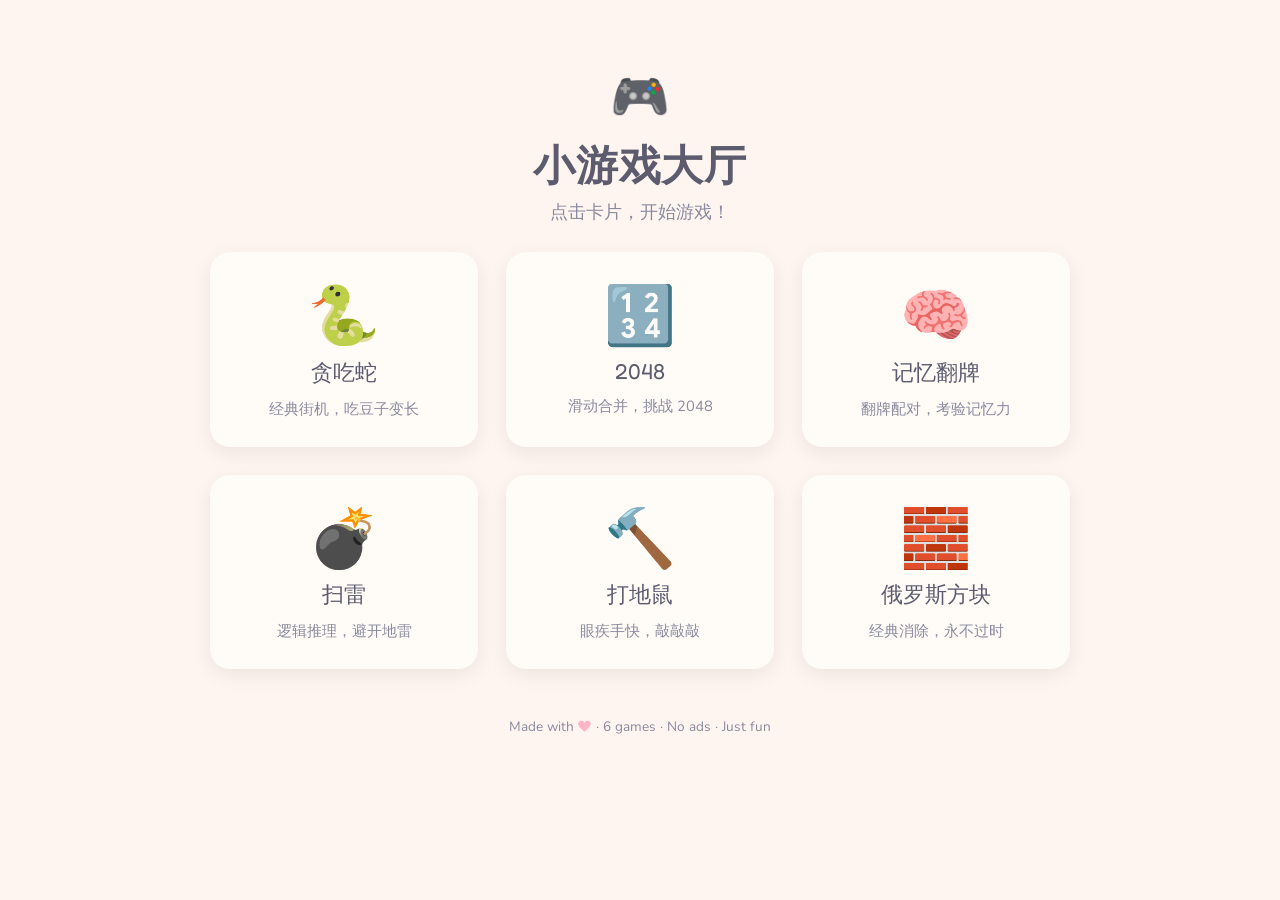
==== index.html @ 721a524d "小游戏大厅：包含 6 款可玩小游戏的清新卡通风格网页 - 贪吃蛇、2048、记忆翻牌、扫雷、打地鼠、俄罗斯方块 - 清新马卡龙配色 + Fredoka One 字体 - 纯静态 HTML/CSS/JS" ====
<!DOCTYPE html>
<html lang="zh-CN">
<head>
  <meta charset="UTF-8">
  <meta name="viewport" content="width=device-width, initial-scale=1.0, user-scalable=no">
  <title>🎮 小游戏大厅</title>
  <link rel="preconnect" href="https://fonts.googleapis.com">
  <link rel="preconnect" href="https://fonts.gstatic.com" crossorigin>
  <link href="https://fonts.googleapis.com/css2?family=Fredoka+One&family=Nunito:wght@400;600;700;800&display=swap" rel="stylesheet">
  <link rel="stylesheet" href="css/style.css">
  <style>
    .lobby-footer {
      text-align: center;
      padding: 8px 20px 36px;
      font-size: 0.85rem;
      color: var(--text-light);
    }
    .lobby-footer span { color: var(--pink); }
  </style>
</head>
<body>
  <div class="container">
    <header class="lobby-header">
      <div class="logo">🎮</div>
      <h1>小游戏大厅</h1>
      <p class="subtitle">点击卡片，开始游戏！</p>
    </header>

    <div class="game-grid">
      <a class="game-card" href="games/snake.html">
        <span class="card-icon">🐍</span>
        <span class="card-title">贪吃蛇</span>
        <span class="card-desc">经典街机，吃豆子变长</span>
      </a>

      <a class="game-card" href="games/2048.html">
        <span class="card-icon">🔢</span>
        <span class="card-title">2048</span>
        <span class="card-desc">滑动合并，挑战 2048</span>
      </a>

      <a class="game-card" href="games/memory.html">
        <span class="card-icon">🧠</span>
        <span class="card-title">记忆翻牌</span>
        <span class="card-desc">翻牌配对，考验记忆力</span>
      </a>

      <a class="game-card" href="games/minesweeper.html">
        <span class="card-icon">💣</span>
        <span class="card-title">扫雷</span>
        <span class="card-desc">逻辑推理，避开地雷</span>
      </a>

      <a class="game-card" href="games/whackamole.html">
        <span class="card-icon">🔨</span>
        <span class="card-title">打地鼠</span>
        <span class="card-desc">眼疾手快，敲敲敲</span>
      </a>

      <a class="game-card" href="games/tetris.html">
        <span class="card-icon">🧱</span>
        <span class="card-title">俄罗斯方块</span>
        <span class="card-desc">经典消除，永不过时</span>
      </a>
    </div>

    <p class="lobby-footer">Made with <span>❤</span> · 6 games · No ads · Just fun</p>
  </div>
</body>
</html>
---- css/style.css ----
/* ===== CSS Variables ===== */
:root {
  --pink: #FFB5C2;
  --mint: #B5EAD7;
  --lavender: #C7CEEA;
  --peach: #FFDAC1;
  --light-green: #E2F0CB;
  --sky-blue: #B5D8EB;
  --warm-yellow: #FFF1B0;
  --white: #FFFBF7;
  --bg: #FFF5F0;
  --text: #5C5C6E;
  --text-light: #8A8A9E;

  --radius-card: 20px;
  --radius-btn: 16px;
  --radius-game: 12px;
  --shadow-soft: 0 4px 16px rgba(0,0,0,0.06);
  --shadow-hover: 0 8px 28px rgba(0,0,0,0.10);
  --shadow-card: 0 6px 20px rgba(0,0,0,0.07);

  --font-display: 'Fredoka One', cursive, sans-serif;
  --font-body: 'Nunito', 'Segoe UI', sans-serif;
  --ease-bounce: cubic-bezier(0.34, 1.56, 0.64, 1);
  --ease-smooth: cubic-bezier(0.4, 0, 0.2, 1);
}

/* ===== Reset & Base ===== */
*, *::before, *::after { box-sizing: border-box; margin: 0; padding: 0; }

html { font-size: 16px; -webkit-tap-highlight-color: transparent; }

body {
  font-family: var(--font-body);
  background: var(--bg);
  color: var(--text);
  min-height: 100vh;
  animation: fadeSlideIn 0.4s var(--ease-smooth) both;
  -webkit-font-smoothing: antialiased;
}

@keyframes fadeSlideIn {
  from { opacity: 0; transform: translateY(16px); }
  to { opacity: 1; transform: translateY(0); }
}

a { text-decoration: none; color: inherit; }
img { display: block; max-width: 100%; }

/* ===== Utility ===== */
.container { max-width: 900px; margin: 0 auto; padding: 24px 20px; }

/* ===== Header ===== */
.lobby-header { text-align: center; padding: 40px 20px 20px; }
.lobby-header .logo { font-size: 3rem; margin-bottom: 8px; }
.lobby-header h1 {
  font-family: var(--font-display);
  font-size: 2.6rem;
  color: var(--text);
  letter-spacing: 0.02em;
}
.lobby-header .subtitle {
  font-size: 1.1rem;
  color: var(--text-light);
  margin-top: 6px;
}

/* ===== Game Card Grid ===== */
.game-grid {
  display: grid;
  grid-template-columns: repeat(auto-fill, minmax(250px, 1fr));
  gap: 28px;
  padding: 8px 0 40px;
}

/* ===== Game Card ===== */
.game-card {
  display: flex;
  flex-direction: column;
  align-items: center;
  gap: 12px;
  padding: 36px 20px 28px;
  background: var(--white);
  border-radius: var(--radius-card);
  box-shadow: var(--shadow-card);
  cursor: pointer;
  transition: transform 0.3s var(--ease-bounce), box-shadow 0.3s var(--ease-smooth);
  user-select: none;
}
.game-card:hover {
  transform: scale(1.04);
  box-shadow: var(--shadow-hover);
}
.game-card:active { transform: scale(0.97); }
.game-card .card-icon { font-size: 3.6rem; line-height: 1; }
.game-card .card-title {
  font-family: var(--font-display);
  font-size: 1.35rem;
  color: var(--text);
}
.game-card .card-desc {
  font-size: 0.92rem;
  color: var(--text-light);
  text-align: center;
}

/* ===== Game Page Layout ===== */
.game-page {
  display: flex;
  flex-direction: column;
  align-items: center;
  min-height: 100vh;
  padding: 16px;
}

.game-header {
  display: flex;
  align-items: center;
  justify-content: space-between;
  width: 100%;
  max-width: 500px;
  margin-bottom: 16px;
}

.back-btn {
  display: inline-flex;
  align-items: center;
  gap: 6px;
  font-family: var(--font-body);
  font-size: 0.95rem;
  color: var(--text);
  background: var(--white);
  border: none;
  border-radius: var(--radius-btn);
  padding: 10px 20px;
  cursor: pointer;
  box-shadow: var(--shadow-soft);
  transition: transform 0.2s var(--ease-bounce), box-shadow 0.2s var(--ease-smooth);
}
.back-btn:hover { transform: scale(1.06); box-shadow: var(--shadow-hover); }
.back-btn:active { transform: scale(0.95); }

.game-title {
  font-family: var(--font-display);
  font-size: 1.5rem;
  color: var(--text);
}

/* ===== Score Display ===== */
.score-bar {
  display: flex;
  justify-content: center;
  gap: 24px;
  flex-wrap: wrap;
  width: 100%;
  max-width: 500px;
  margin-bottom: 12px;
}
.score-item {
  font-family: var(--font-display);
  font-size: 1.1rem;
  color: var(--text);
  background: var(--white);
  padding: 8px 18px;
  border-radius: 12px;
  box-shadow: var(--shadow-soft);
}

/* ===== Buttons ===== */
.btn {
  display: inline-block;
  font-family: var(--font-display);
  font-size: 1rem;
  border: none;
  border-radius: var(--radius-btn);
  padding: 12px 28px;
  cursor: pointer;
  box-shadow: var(--shadow-soft);
  transition: transform 0.2s var(--ease-bounce), box-shadow 0.2s var(--ease-smooth);
}
.btn:hover { transform: scale(1.05); }
.btn:active { transform: scale(0.95); }

.btn-primary { background: var(--pink); color: #fff; }
.btn-secondary { background: var(--lavender); color: #fff; }
.btn-mint { background: var(--mint); color: var(--text); }
.btn-peach { background: var(--peach); color: var(--text); }

/* ===== Modal ===== */
.modal-overlay {
  position: fixed; inset: 0;
  background: rgba(0,0,0,0.3);
  display: flex; align-items: center; justify-content: center;
  z-index: 100;
  animation: fadeIn 0.2s var(--ease-smooth) both;
}
@keyframes fadeIn { from { opacity: 0; } to { opacity: 1; } }

.modal {
  background: var(--white);
  border-radius: var(--radius-card);
  padding: 36px 28px 28px;
  text-align: center;
  max-width: 340px;
  width: 90%;
  box-shadow: var(--shadow-hover);
  animation: popIn 0.35s var(--ease-bounce) both;
}
@keyframes popIn {
  from { opacity: 0; transform: scale(0.8); }
  to { opacity: 1; transform: scale(1); }
}
.modal .modal-emoji { font-size: 3.5rem; margin-bottom: 12px; }
.modal .modal-title {
  font-family: var(--font-display);
  font-size: 1.5rem;
  color: var(--text);
  margin-bottom: 8px;
}
.modal .modal-msg {
  font-size: 1rem;
  color: var(--text-light);
  margin-bottom: 20px;
  line-height: 1.5;
}
.modal .btn { margin: 4px 6px; }

/* ===== Confetti ===== */
.confetti-piece {
  position: fixed;
  width: 10px; height: 10px;
  border-radius: 2px;
  z-index: 200;
  pointer-events: none;
  animation: confettiFall linear forwards;
}
@keyframes confettiFall {
  0% { opacity: 1; transform: translateY(0) rotate(0deg) scale(1); }
  100% { opacity: 0; transform: translateY(100vh) rotate(720deg) scale(0.3); }
}

/* ===== Game Board Common ===== */
.game-board {
  background: var(--white);
  border-radius: var(--radius-card);
  box-shadow: var(--shadow-card);
  padding: 12px;
  touch-action: manipulation;
}

/* ===== Mobile D-Pad ===== */
.dpad {
  display: none;
  grid-template-areas: ". up ." "left . right" ". down .";
  grid-template-columns: repeat(3, 56px);
  grid-template-rows: repeat(3, 56px);
  gap: 6px;
  margin-top: 16px;
}
.dpad.visible { display: grid; }
.dpad-btn {
  width: 56px; height: 56px;
  border: none; border-radius: 14px;
  background: var(--white);
  box-shadow: var(--shadow-soft);
  font-size: 1.4rem;
  cursor: pointer;
  display: flex; align-items: center; justify-content: center;
  transition: transform 0.1s ease, box-shadow 0.1s ease;
  -webkit-user-select: none; user-select: none;
  touch-action: manipulation;
}
.dpad-btn:active { transform: scale(0.9); box-shadow: inset 0 2px 6px rgba(0,0,0,0.1); }
.dpad-up { grid-area: up; }
.dpad-down { grid-area: down; }
.dpad-left { grid-area: left; }
.dpad-right { grid-area: right; }

/* ===== Responsive ===== */
@media (max-width: 600px) {
  .lobby-header { padding: 28px 12px 12px; }
  .lobby-header h1 { font-size: 1.8rem; }
  .lobby-header .subtitle { font-size: 0.95rem; }
  .game-grid { grid-template-columns: repeat(2, 1fr); gap: 16px; padding: 8px 8px 32px; }
  .game-card { padding: 24px 12px 20px; gap: 8px; }
  .game-card .card-icon { font-size: 2.6rem; }
  .game-card .card-title { font-size: 1.1rem; }

  .game-header { padding: 0 4px; }
  .back-btn { padding: 8px 14px; font-size: 0.85rem; }
  .game-title { font-size: 1.2rem; }
  .score-bar { gap: 12px; }
  .score-item { font-size: 0.9rem; padding: 6px 12px; }

  .dpad.visible { display: grid; }

  .container { padding: 12px 12px; }
}
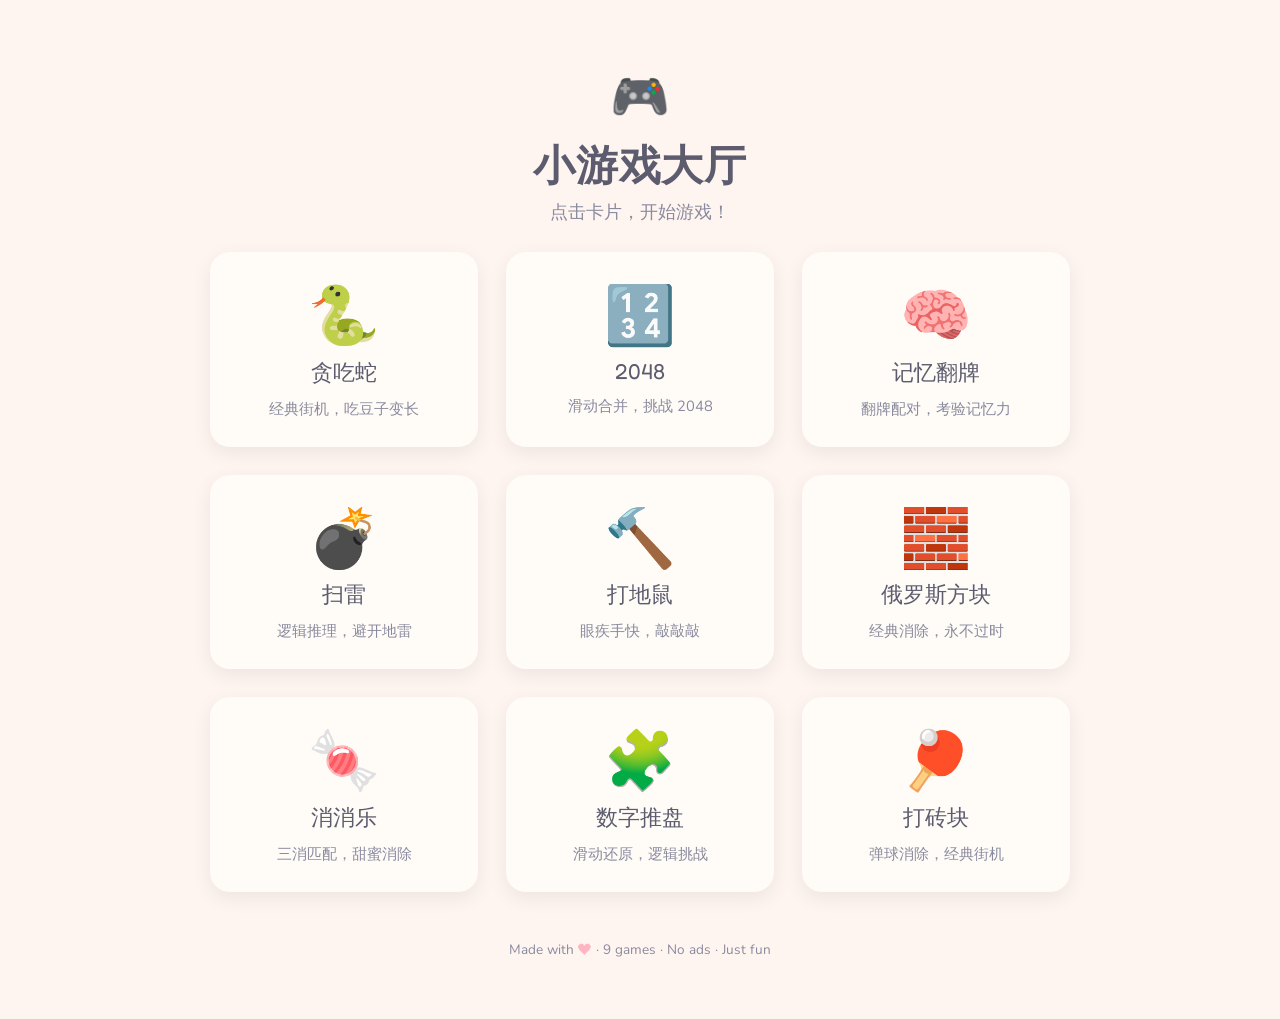
==== commit 3c2d4df2: "新增 3 款游戏：消消乐、数字推盘、打砖块 - 🍬 消消乐：8x8甜品匹配，三消+连消+重力下落+级联消除，关卡目标递增 - 🧩 数字推盘(华容道)：3x3/4x4/5x5三档难度，空位相邻交换，可解" ====
--- a/index.html
+++ b/index.html
@@ -62,9 +62,27 @@
         <span class="card-title">俄罗斯方块</span>
         <span class="card-desc">经典消除，永不过时</span>
       </a>
+
+      <a class="game-card" href="games/match3.html">
+        <span class="card-icon">🍬</span>
+        <span class="card-title">消消乐</span>
+        <span class="card-desc">三消匹配，甜蜜消除</span>
+      </a>
+
+      <a class="game-card" href="games/klotski.html">
+        <span class="card-icon">🧩</span>
+        <span class="card-title">数字推盘</span>
+        <span class="card-desc">滑动还原，逻辑挑战</span>
+      </a>
+
+      <a class="game-card" href="games/breakout.html">
+        <span class="card-icon">🏓</span>
+        <span class="card-title">打砖块</span>
+        <span class="card-desc">弹球消除，经典街机</span>
+      </a>
     </div>
 
-    <p class="lobby-footer">Made with <span>❤</span> · 6 games · No ads · Just fun</p>
+    <p class="lobby-footer">Made with <span>❤</span> · 9 games · No ads · Just fun</p>
   </div>
 </body>
 </html>
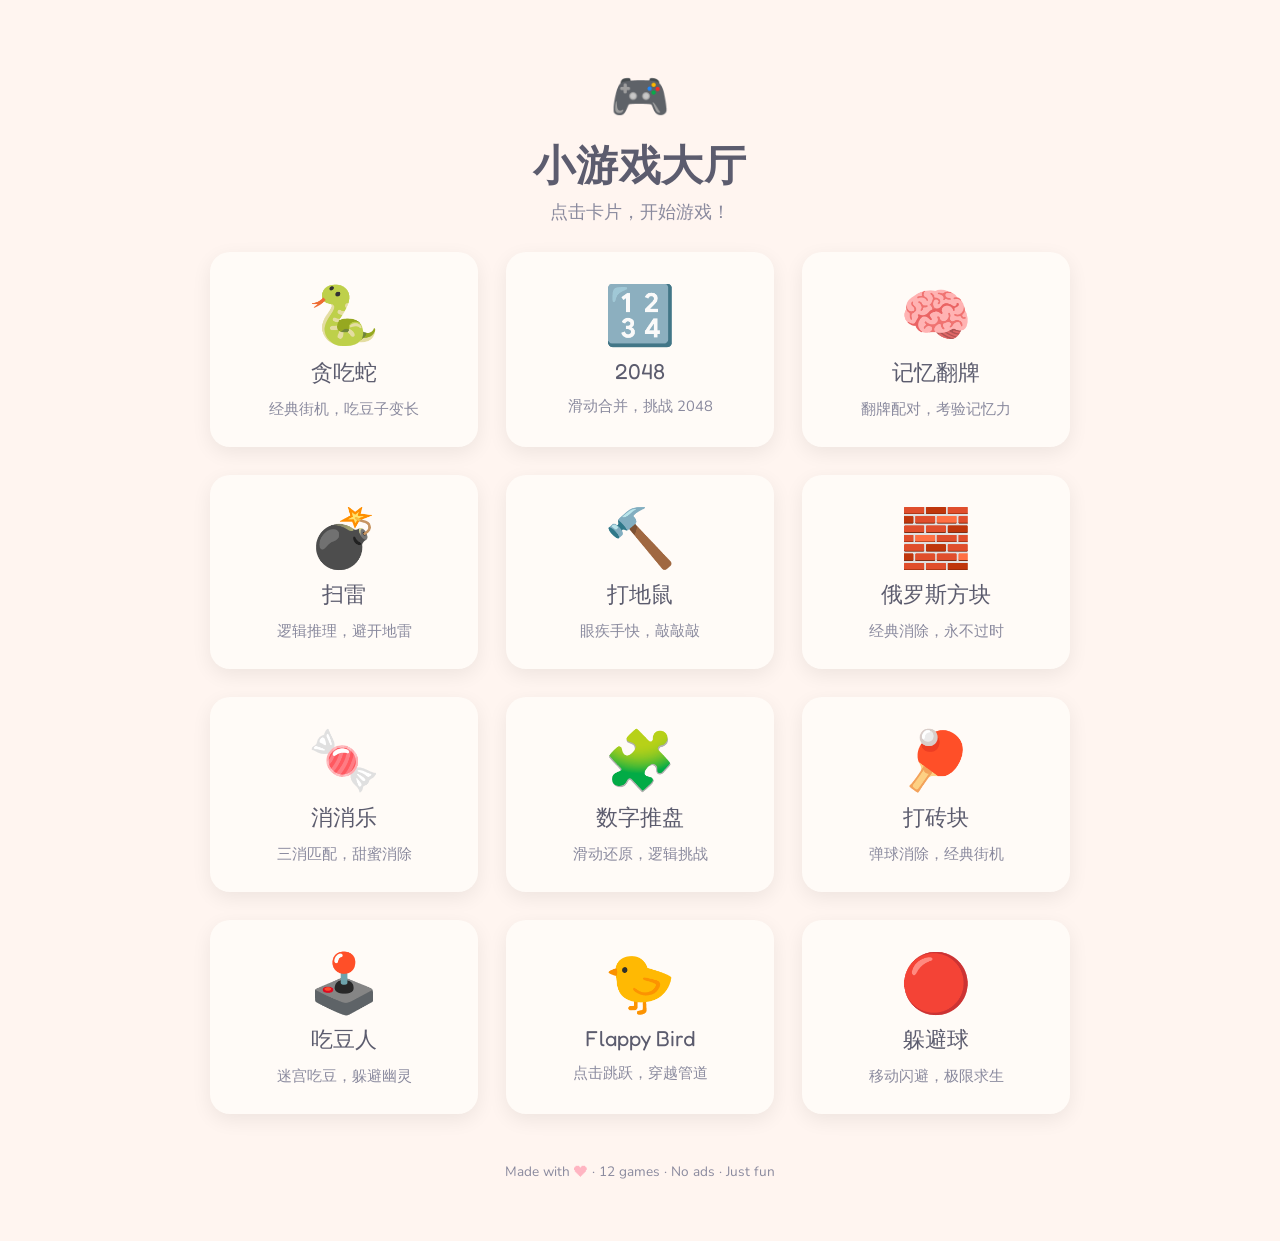
==== commit d7012295: "新增 3 款游戏：吃豆人、Flappy Bird、躲避球 - 🕹️ 吃豆人：21x22迷宫、4色幽灵AI追踪、能量豆恐惧模式、吃豆动画 - 🐤 Flappy Bird：点击跳跃、随机管道、云朵装饰、小" ====
--- a/index.html
+++ b/index.html
@@ -80,9 +80,27 @@
         <span class="card-title">打砖块</span>
         <span class="card-desc">弹球消除，经典街机</span>
       </a>
+
+      <a class="game-card" href="games/pacman.html">
+        <span class="card-icon">🕹️</span>
+        <span class="card-title">吃豆人</span>
+        <span class="card-desc">迷宫吃豆，躲避幽灵</span>
+      </a>
+
+      <a class="game-card" href="games/flappy.html">
+        <span class="card-icon">🐤</span>
+        <span class="card-title">Flappy Bird</span>
+        <span class="card-desc">点击跳跃，穿越管道</span>
+      </a>
+
+      <a class="game-card" href="games/dodge.html">
+        <span class="card-icon">🔴</span>
+        <span class="card-title">躲避球</span>
+        <span class="card-desc">移动闪避，极限求生</span>
+      </a>
     </div>
 
-    <p class="lobby-footer">Made with <span>❤</span> · 9 games · No ads · Just fun</p>
+    <p class="lobby-footer">Made with <span>❤</span> · 12 games · No ads · Just fun</p>
   </div>
 </body>
 </html>
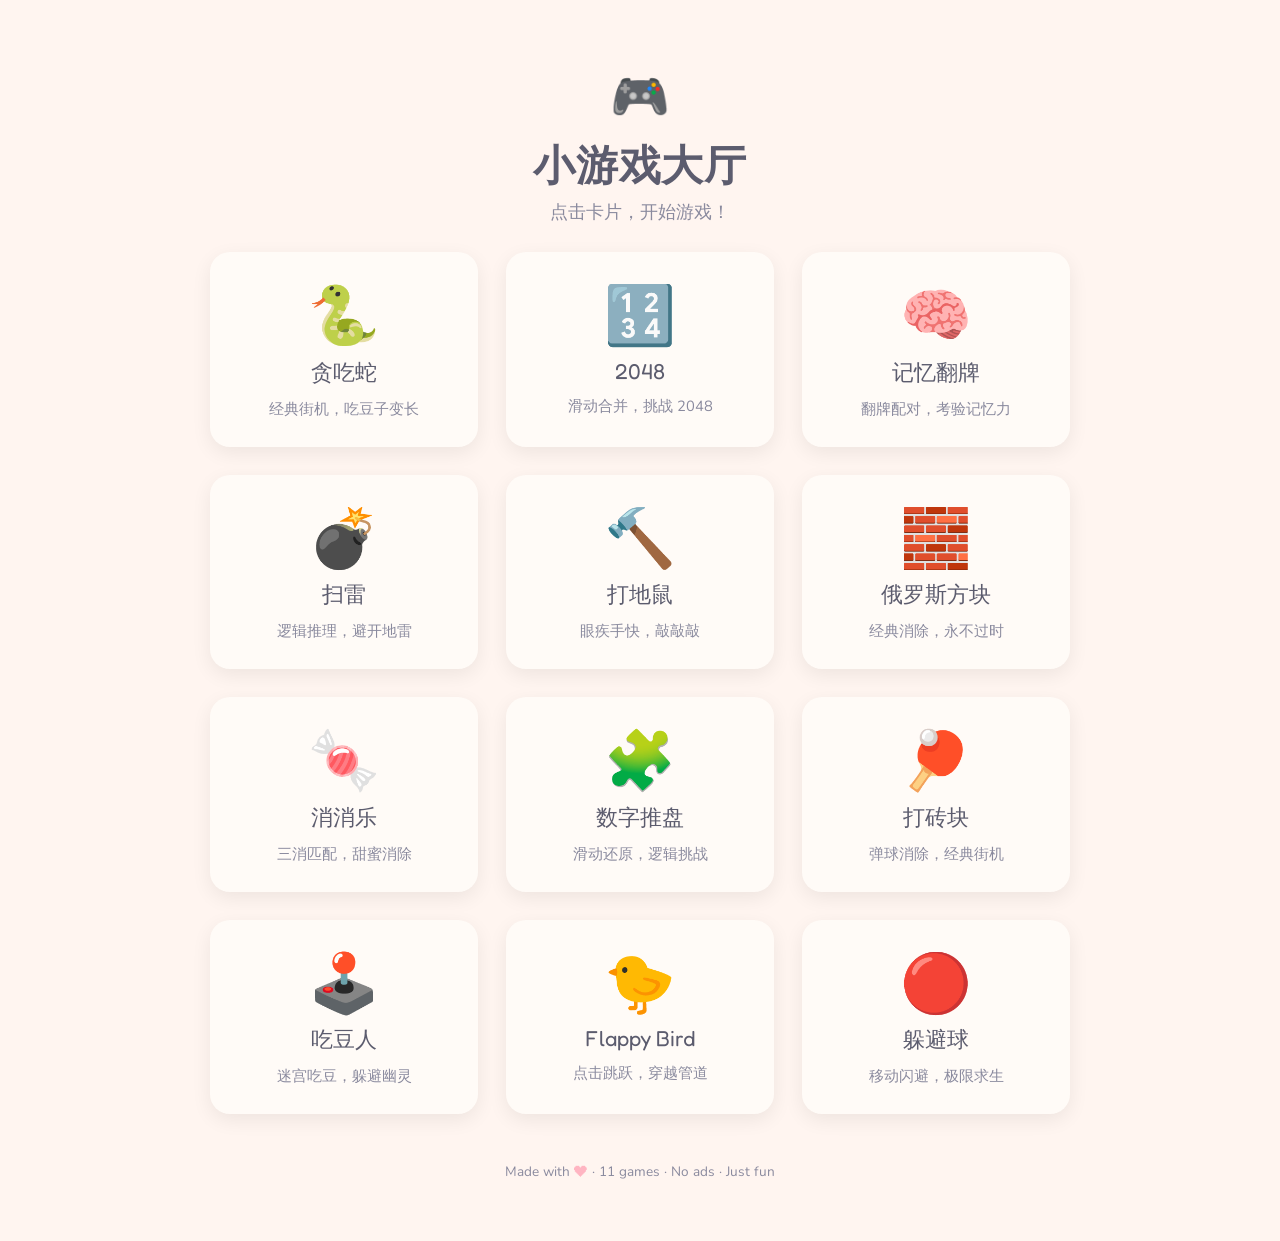
==== commit 4ca4926f: "删除消消乐游戏，更新大厅为11款游戏 Co-Authored-By: Claude Sonnet 4.6 <noreply@anthropic.com>" ====
--- a/index.html
+++ b/index.html
@@ -100,7 +100,7 @@
       </a>
     </div>
 
-    <p class="lobby-footer">Made with <span>❤</span> · 12 games · No ads · Just fun</p>
+    <p class="lobby-footer">Made with <span>❤</span> · 11 games · No ads · Just fun</p>
   </div>
 </body>
 </html>
